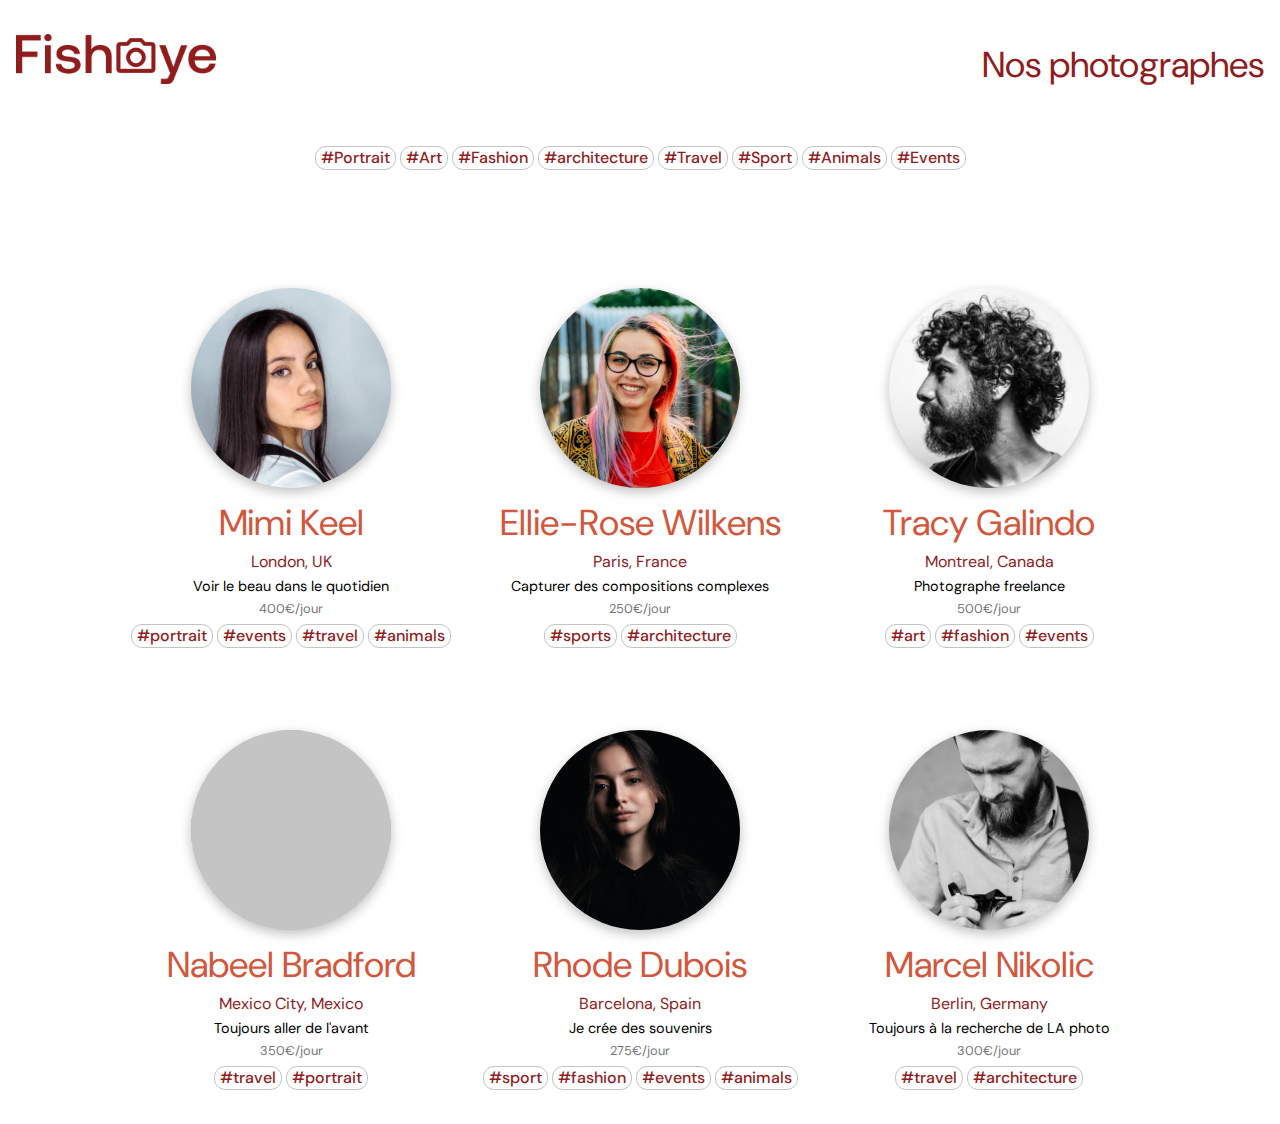
==== index.html @ dff2f3a2 "tags links ok" ====
<!DOCTYPE html>
<html lang="fr">

<head>
    <meta charset="UTF-8">
    <meta http-equiv="X-UA-Compatible" content="IE=edge">
    <meta name="viewport" content="width=device-width, initial-scale=1.0">
    <title>FishEye - Site web de photographes freelances</title>
    <link rel="preconnect" href="https://fonts.googleapis.com">
    <link rel="preconnect" href="https://fonts.gstatic.com" crossorigin>
    <link href="https://fonts.googleapis.com/css2?family=DM+Sans:wght@400;700&display=swap" rel="stylesheet">
    <link rel="stylesheet" href="./css/reset.css">
    <link rel="stylesheet" href="./css/styles.css">
</head>

<body>
    <div class="page-wrapper">
        <header class="header__index">
            <a href="#index_main_content" class="scroll-btn scroll-hidden" aria-controls="index_main_content">Passez au
                contenu</a>
            <div class="banner">
                <a href="./"><img class="logo" src="./assets/icones/logo.png" alt="Fisheye Home page"></a>
                <nav class="main-nav" aria-label="navigation by tags">
                    <ul class="tags">
                        <li><a href="">#Portrait</a></li>
                        <li><a href="">#Art</a></li>
                        <li><a href="">#Fashion</a></li>
                        <li><a href="">#architecture</a></li>
                        <li><a href="">#Travel</a></li>
                        <li><a href="">#Sport</a></li>
                        <li><a href="">#Animals</a></li>
                        <li><a href="">#Events</a></li>
                    </ul>
                </nav>
                <h1 class="index-main-title">Nos photographes</h1>
            </div>
        </header>
        <main id="index_main_content" class="main__index">
            <ul class="photographers__list"></ul>
        </main>
    </div>
    <script type="module" src="./pages/home/index.js"></script>
</body>

</html>
---- css/styles.css ----
/*
* Prefixed by https://autoprefixer.github.io
* PostCSS: v8.3.6,
* Autoprefixer: v10.3.1
* Browsers: last 50 version
*/

body {
    font-family: 'DM Sans', sans-serif;
    font-style: normal;
    font-weight: normal;
    font-size: 36px;
    line-height: 47px;
    text-align: center;
}

a {
    text-decoration: none;
}

.home-page-link {
    display: contents;
}

.page-wrapper {
    max-width: 1280px;
    width: 100%;
    display: -webkit-box;
    display: -webkit-flex;
    display: -ms-flexbox;
    display: flex;
    -webkit-box-orient: horizontal;
    -webkit-box-direction: normal;
    -webkit-flex-direction: row;
        -ms-flex-direction: row;
            flex-direction: row;
    -webkit-box-pack: center;
    -webkit-justify-content: center;
        -ms-flex-pack: center;
            justify-content: center;
    -webkit-flex-wrap: wrap;
        -ms-flex-wrap: wrap;
            flex-wrap: wrap;
    margin-left: auto;
    margin-right: auto;
    position: relative;
}

.main__index {
    position: relative;
    margin-top: 7rem;
}

.header__index {
    display: -webkit-box;
    display: -webkit-flex;
    display: -ms-flexbox;
    display: flex;
    -webkit-box-orient: vertical;
    -webkit-box-direction: normal;
    -webkit-flex-direction: column;
        -ms-flex-direction: column;
            flex-direction: column;
    -webkit-box-align: center;
    -webkit-align-items: center;
        -ms-flex-align: center;
            align-items: center;
    -webkit-flex-wrap: nowrap;
        -ms-flex-wrap: nowrap;
            flex-wrap: nowrap;
    -webkit-box-pack: justify;
    -webkit-justify-content: space-between;
        -ms-flex-pack: justify;
            justify-content: space-between;
    -webkit-align-content: center;
        -ms-flex-line-pack: center;
            align-content: center;
    width: 100%;
    margin: 1rem;
}

.banner {
    display: -webkit-box;
    display: -webkit-flex;
    display: -ms-flexbox;
    display: flex;
    -webkit-flex-wrap: wrap;
        -ms-flex-wrap: wrap;
            flex-wrap: wrap;
    -webkit-box-pack: justify;
    -webkit-justify-content: space-between;
        -ms-flex-pack: justify;
            justify-content: space-between;
    -webkit-box-align: center;
    -webkit-align-items: center;
        -ms-flex-align: center;
            align-items: center;
    width: 100%;
    height: 6rem;
}

.logo {
    color: #901C1C;
    width: 200px;
    margin-right: 1rem;
}

.main-nav {
    display: -webkit-box;
    display: -webkit-flex;
    display: -ms-flexbox;
    display: flex;
    -webkit-box-align: center;
    -webkit-align-items: center;
        -ms-flex-align: center;
            align-items: center;
    margin-left: auto;
    margin-right: auto;
    -webkit-flex-wrap: wrap;
        -ms-flex-wrap: wrap;
            flex-wrap: wrap;
}

h1 {
    color: #901C1C;
    white-space: nowrap;
}

.tags {
    display: -webkit-box;
    display: -webkit-flex;
    display: -ms-flexbox;
    display: flex;
    -webkit-box-pack: center;
    -webkit-justify-content: center;
        -ms-flex-pack: center;
            justify-content: center;
}

.main-nav .tags {
    -webkit-flex-wrap: wrap;
        -ms-flex-wrap: wrap;
            flex-wrap: wrap;
}

.photographers__tags,
.tags a {

    text-align: center;
    border: 0.5px solid #C4C4C4;
    -webkit-box-sizing: border-box;
            box-sizing: border-box;
    -webkit-border-radius: 11px;
            border-radius: 11px;
    color: #911C1C;
    padding: 3px 5px;
    margin: 2px;
    -webkit-transition: 0.1s ease-in-out;
    -o-transition: 0.1s ease-in-out;
    transition: 0.1s ease-in-out;
    display: block;
    font-weight: 500;
    font-size: 1rem;
    line-height: 1rem;
}

.tags a:hover {
    -webkit-transform: scale(1.03);
        -ms-transform: scale(1.03);
            transform: scale(1.03);
}

.tags .selectedTag {
    border: 0.5px solid #C4C4C4;
    background-color: #911C1C;
    color: #fff;
}

.photographers__list {
    display: -webkit-box;
    display: -webkit-flex;
    display: -ms-flexbox;
    display: flex;
    -webkit-box-orient: horizontal;
    -webkit-box-direction: normal;
    -webkit-flex-direction: row;
        -ms-flex-direction: row;
            flex-direction: row;
    -webkit-flex-wrap: wrap;
        -ms-flex-wrap: wrap;
            flex-wrap: wrap;
    -webkit-box-pack: justify;
    -webkit-justify-content: space-between;
        -ms-flex-pack: justify;
            justify-content: space-between;
    -webkit-box-align: end;
    -webkit-align-items: flex-end;
        -ms-flex-align: end;
            align-items: flex-end;
    margin-left: auto;
    margin-right: auto;
    max-width: 1080px;
}

.photographers__cards {
    list-style: none;
    margin-top: 1rem;
    width: 300px;
    padding: 2rem 0.5rem;
}

.photographers__portrait {
    background: #C4C4C4;
    -webkit-box-shadow: 0px 4px 12px rgb(0 0 0 / 25%);
            box-shadow: 0px 4px 12px rgb(0 0 0 / 25%);
    -o-object-fit: cover;
       object-fit: cover;
    -webkit-border-radius: 50%;
            border-radius: 50%;
    height: 200px;
    width: 200px;
}

.photographers__name {
    color: #D3573C;
    font-weight: 400;
    white-space: nowrap;
}

h2.photographers__name {
    font-size: 36px;
    line-height: 47px;
}

/* paragraphs photographers__cards */
.links__portfolio {
    display: block;
    -webkit-transition: 0.3s ease-in-out;
    -o-transition: 0.3s ease-in-out;
    transition: 0.3s ease-in-out;
}

.links__portfolio:hover {
    -webkit-transform: scale(1.06);
        -ms-transform: scale(1.06);
            transform: scale(1.06);
}

.photographers__infos p {
    padding: 3px;
    margin: 0.25rem;
}

.localisation {
    font-size: 1rem;
    line-height: 17px;
    text-align: center;
    color: #901C1C;
}

.photographers__infos--portfolio p {
    margin-top: 0.5rem;
}

.mojo {
    font-size: 0.9rem;
    line-height: 13px;
    text-align: center;
    color: #000000;
}

.cost {
    font-size: 0.8rem;
    line-height: 12px;
    text-align: center;
    color: #757575;
}

/* /*
/*  +-+-+-+-+-+-+-+-+-+
/*  |P|O|R|T|F|O|L|I|O|
/*  +-+-+-+-+-+-+-+-+-+
/* */
.photographer-page-wrapper {
    display: -webkit-box;
    display: -webkit-flex;
    display: -ms-flexbox;
    display: flex;
    -webkit-box-orient: vertical;
    -webkit-box-direction: normal;
    -webkit-flex-direction: column;
        -ms-flex-direction: column;
            flex-direction: column;
    margin-left: auto;
    margin-right: auto;
    width: 98vw;
    max-width: 1280px;
    position: relative;
}

.header__portfolio {
    display: -webkit-box;
    display: -webkit-flex;
    display: -ms-flexbox;
    display: flex;
    -webkit-box-orient: vertical;
    -webkit-box-direction: normal;
    -webkit-flex-direction: column;
        -ms-flex-direction: column;
            flex-direction: column;
    text-align: left;
    margin: 3rem 1rem;
}

.header__portfolio--wrapper {
    display: -webkit-box;
    display: -webkit-flex;
    display: -ms-flexbox;
    display: flex;
    -webkit-box-orient: vertical;
    -webkit-box-direction: normal;
    -webkit-flex-direction: column;
        -ms-flex-direction: column;
            flex-direction: column;
    -webkit-box-pack: justify;
    -webkit-justify-content: space-between;
        -ms-flex-pack: justify;
            justify-content: space-between;
    -webkit-align-content: flex-start;
        -ms-flex-line-pack: start;
            align-content: flex-start;
    -webkit-box-align: start;
    -webkit-align-items: flex-start;
        -ms-flex-align: start;
            align-items: flex-start;
    width: 97%;
    margin: 1rem auto;
    padding: 2rem 1rem;
    background: #fafafa;
    -webkit-border-radius: 5px;
            border-radius: 5px;
}

.photographers__infos--portfolio .mojo {
    font-size: 18px;
    line-height: 23px;
    text-align: center;
    color: #525252;
}

/* Main section portfolio*/
.photographers__main-page {
    width: 100%;
    display: -webkit-box;
    display: -webkit-flex;
    display: -ms-flexbox;
    display: flex;
    margin-left: auto;
    margin-right: auto;
    margin-bottom: 5rem;
    position: relative;
}

h1.photographers__name {
    font-size: 64px;
    line-height: 83px;
}

.photographers-infos__wrapper {
    display: -webkit-box;
    display: -webkit-flex;
    display: -ms-flexbox;
    display: flex;
    -webkit-box-align: start;
    -webkit-align-items: flex-start;
        -ms-flex-align: start;
            align-items: flex-start;
    -webkit-box-pack: justify;
    -webkit-justify-content: space-between;
        -ms-flex-pack: justify;
            justify-content: space-between;
    width: 100%;
}

.photographers__infos--portfolio {
    display: -webkit-box;
    display: -webkit-flex;
    display: -ms-flexbox;
    display: flex;
    -webkit-box-pack: end;
    -webkit-justify-content: flex-end;
        -ms-flex-pack: end;
            justify-content: flex-end;
    -webkit-box-align: start;
    -webkit-align-items: flex-start;
        -ms-flex-align: start;
            align-items: flex-start;
    -webkit-box-orient: vertical;
    -webkit-box-direction: normal;
    -webkit-flex-direction: column;
        -ms-flex-direction: column;
            flex-direction: column;
}

.photographers__infos--portfolio .localisation {
    font-size: 24px;
    line-height: 31px;
    color: #901C1C;
}

.photographer__tags {
    display: -webkit-box;
    display: -webkit-flex;
    display: -ms-flexbox;
    display: flex;
    -webkit-box-pack: start;
    -webkit-justify-content: flex-start;
        -ms-flex-pack: start;
            justify-content: flex-start;
    margin-top: -40px;
}

.likes-count {
    font-weight: 500;
    -webkit-box-align: end;
    -webkit-align-items: flex-end;
        -ms-flex-align: end;
            align-items: flex-end;
}

.btn__ctc {
    height: 69px;
    width: 170px;
    color: #FFFFFF;
    background: #911C1C;
    border: none;
    -webkit-border-radius: 5px;
            border-radius: 5px;
    font-weight: bold;
    font-size: 20px;
    line-height: 26px;
    cursor: pointer;
}

.btn__ctc--fixed {
    display: none;
}

/*
 +-+-+-+-+-+-+-+-+
 |D|R|O|P|D|O|N|W|
 +-+-+-+-+-+-+-+-+
*/
.dropdown-wrapper {
    display: -webkit-box;
    display: -webkit-flex;
    display: -ms-flexbox;
    display: flex;
    -webkit-box-orient: horizontal;
    -webkit-box-direction: normal;
    -webkit-flex-direction: row;
        -ms-flex-direction: row;
            flex-direction: row;
    -webkit-box-align: baseline;
    -webkit-align-items: baseline;
        -ms-flex-align: baseline;
            align-items: baseline;
}

.dropdown-wrapper span {
    font-weight: bold;
    font-size: 18px;
    line-height: 23px;
    color: #000000;
    margin-right: 1rem;
}

.sortBy,
.select,
.select button {
    text-align: left;
    background: #911C1C;
    color: #ffffff;
    padding: 0.5rem;
    font-size: 18px;
    line-height: 23px;
    -webkit-border-radius: 5px;
            border-radius: 5px;
    width: 170px;
    height: auto;
    cursor: pointer;
}

.select button {
    border: none;
    display: -webkit-box;
    display: -webkit-flex;
    display: -ms-flexbox;
    display: flex;
    -webkit-box-pack: justify;
    -webkit-justify-content: space-between;
        -ms-flex-pack: justify;
            justify-content: space-between;
}

.sortBy {
    display: none;
    position: absolute;
    margin-top: -6px;
    z-index: 1000;
}

.sortBy li {
    padding: 1rem;
    text-align: left;
    border-bottom: solid 2px #ffffff;
}

.sortBy li:hover {
    background: #d3573c;
}

.sortBy li:last-child {
    border-bottom: none;
}

.select {
    display: -webkit-box;
    display: -webkit-flex;
    display: -ms-flexbox;
    display: flex;
    -webkit-box-pack: justify;
    -webkit-justify-content: space-between;
        -ms-flex-pack: justify;
            justify-content: space-between;
    position: relative;
    -webkit-box-align: center;
    -webkit-align-items: center;
        -ms-flex-align: center;
            align-items: center;
}

.select__icon {
    padding-left: 0.5rem;

}

.select .select__icon {
    color: #ffffff;
    -webkit-transform: scale(1, -1);
        -ms-transform: scale(1, -1);
            transform: scale(1, -1);
}

.display {
    display: block;
}

/*
 +-+-+-+-+-+-+-+-+-+-+
 |T|H|U|M|B|N|A|I|L|S|
 +-+-+-+-+-+-+-+-+-+-+
*/
.preview__list {
    display: -webkit-box;
    display: -webkit-flex;
    display: -ms-flexbox;
    display: flex;
    -webkit-flex-wrap: wrap;
        -ms-flex-wrap: wrap;
            flex-wrap: wrap;
    -webkit-box-orient: horizontal;
    -webkit-box-direction: normal;
    -webkit-flex-direction: row;
        -ms-flex-direction: row;
            flex-direction: row;
    -webkit-box-align: end;
    -webkit-align-items: flex-end;
        -ms-flex-align: end;
            align-items: flex-end;
    -webkit-box-pack: justify;
    -webkit-justify-content: space-between;
        -ms-flex-pack: justify;
            justify-content: space-between;
    width: 100%;
    margin-left: auto;
    margin-right: auto;
}

.thumbnails {
    padding: 1rem;
}

.thumbnails__medias {
    width: 390px;
    height: 317px;
    -webkit-border-radius: 5px;
            border-radius: 5px;
    -o-object-fit: cover;
       object-fit: cover;
}

.thumbnails__infos {
    display: -webkit-box;
    display: -webkit-flex;
    display: -ms-flexbox;
    display: flex;
    -webkit-box-pack: justify;
    -webkit-justify-content: space-between;
        -ms-flex-pack: justify;
            justify-content: space-between;
    -webkit-box-align: baseline;
    -webkit-align-items: baseline;
        -ms-flex-align: baseline;
            align-items: baseline;
    font-size: 24px;
    line-height: 31px;
    color: #901C1C;
}

.heart {
    margin: 0.2rem;
    color: #911C1C;

}

.heartBtn {
    cursor: pointer;
    background: #ffffff;
    border: none;
    font-size: 24px;
}

.likes-price .heart {
    color: #000000;
    margin-right: auto;
    margin-left: 0.4rem;
}

/*
 +-+-+ +-+-+-+-+-+-+ +-+-+-+-+-+ +-+-+
 |/|*| |h|i|d|d|e|n| |i|t|e|m|s| |*|/|
 +-+-+ +-+-+-+-+-+-+ +-+-+-+-+-+ +-+-+
*/
.sr-only {
    position: absolute;
    left: -10000px;
    top: auto;
    width: 1px;
    height: 1px;
    overflow: hidden;
}

.likes-price {
    display: -webkit-box;
    display: -webkit-flex;
    display: -ms-flexbox;
    display: flex;
    -webkit-box-pack: justify;
    -webkit-justify-content: space-between;
        -ms-flex-pack: justify;
            justify-content: space-between;
    -webkit-box-align: baseline;
    -webkit-align-items: baseline;
        -ms-flex-align: baseline;
            align-items: baseline;
    background: #DB8876;
    -webkit-border-radius: 5px;
            border-radius: 5px;
    width: 19rem;
    padding: 1rem;
    position: fixed;
    right: 45px;
    bottom: 0;
    font-weight: 500;
    font-size: 24px;
    line-height: 31px;
}
.access-btn {
    position: absolute;
    top: -10em;
    width: 100%;
}

a.access-btn:hover,
a.access-btn:focus {
    position: absolute;
    top: 0em;
    border:solid 2px#000000;
}

.scroll-btn, .access-btn {
    z-index: 99; 
    left: -50%;
    right: -50%;
    -webkit-transition: ease-in-out 300ms;
    -o-transition: ease-in-out 300ms;
    transition: ease-in-out 300ms;
    margin-top: 8px;
    margin-left: auto;
    margin-right: auto;
    width: 182px;
    height: 30px;
    background: #DB8876;        
    color: #000000;
    text-align: center;
    font-weight: bold;
    font-size: 18px;
    line-height: 28px;
    border: none;
    -webkit-border-radius: 5px;
            border-radius: 5px;
}

.scroll-btn.scroll-hidden {
    position: absolute;
    top: -10em;
}

.scroll-btn.scroll-visible {
    position: fixed;
    top: 5px;
    cursor: pointer;
}

@media screen and (max-width: 1280px) {
    .main-nav {
        position: absolute;
        top: 9rem;
        -webkit-box-pack: center;
        -webkit-justify-content: center;
            -ms-flex-pack: center;
                justify-content: center;
        left: -50%;
        right: -50%;
        max-width: 70%;
    }

    .photographers__list {
        -webkit-box-pack: space-evenly;
        -webkit-justify-content: space-evenly;
            -ms-flex-pack: space-evenly;
                justify-content: space-evenly;
    }

    .preview__list {
        -webkit-box-pack: space-evenly;
        -webkit-justify-content: space-evenly;
            -ms-flex-pack: space-evenly;
                justify-content: space-evenly;
    }

}

@media screen and (max-width: 1023px) {
    .preview__list {
        margin-bottom: 14rem;
    }

    .thumbnails__medias {
        width: 94vw;
    }

    h1.photographers__name {
        font-size: 36px;
        line-height: 47px;
        white-space: pre-wrap;
    }

    .photographers__portrait--portfolio {
        height: 120px;
        width: 120px;
    }


    .photographer__tags {
        margin-top: -10px;
    }
}

.btn__ctc {
    margin-left: 2rem;
}


@media screen and (max-width: 768px) {
    .header__portfolio--wrapper {
        background: #FFFFFF;
        padding: 0px;
    }

    .photographers__portrait--portfolio {
        height: 100px;
        width: 100px;
    }

    .photographers__infos--portfolio .mojo,
    .photographers__infos--portfolio .localisation {
        font-size: 13px;
        line-height: 17px;
    }

    .photographers__tags {
        font-size: 0.8rem;
    }

    .index-main-title {
        font-size: 25px;
        line-height: 18px;
    }

    .photographers__list {
        -webkit-box-pack: center;
        -webkit-justify-content: center;
            -ms-flex-pack: center;
                justify-content: center;
    }

/*
 +-+-+ +-+-+-+-+-+-+ +-+-+-+-+-+ +-+-+
 |/|*| |h|i|d|d|e|n| |i|t|e|m|s| |*|/|
 +-+-+ +-+-+-+-+-+-+ +-+-+-+-+-+ +-+-+
*/
    .btn__ctc--header {
        display: none;
    }

    .btn__ctc--fixed {
        display: inline-block;
        position: fixed;
        bottom: 35px;
        margin-left: auto;
        margin-right: auto;
        left: -50%;
        right: -50%;
        height: 2.5rem;
        width: 12rem;
    }

    .likes-price {
        right: -50rem;
        overflow: hidden;
    }

    .dropdown-wrapper {
        position: absolute;
        overflow: hidden;
        left: -20rem;
    }

    .photographers__name {
        font-size: 36px;
        line-height: 47px;
    }

}


@media screen and (max-width: 540px) {

    .index-main-title {
        margin-left: auto;
        font-size: 14px;
    }

    .logo {
        width: 150px;
    }

    /*******PORTFOLIO******************/
    .photographers__portrait--portfolio {
        height: 7rem;
        width: 7rem;
    }

    .photographers__infos--portfolio .mojo {
        text-align: left;
    }

    .thumbnails__infos,
    .heartBtn {
        font-size: 1.1rem;
    }

}
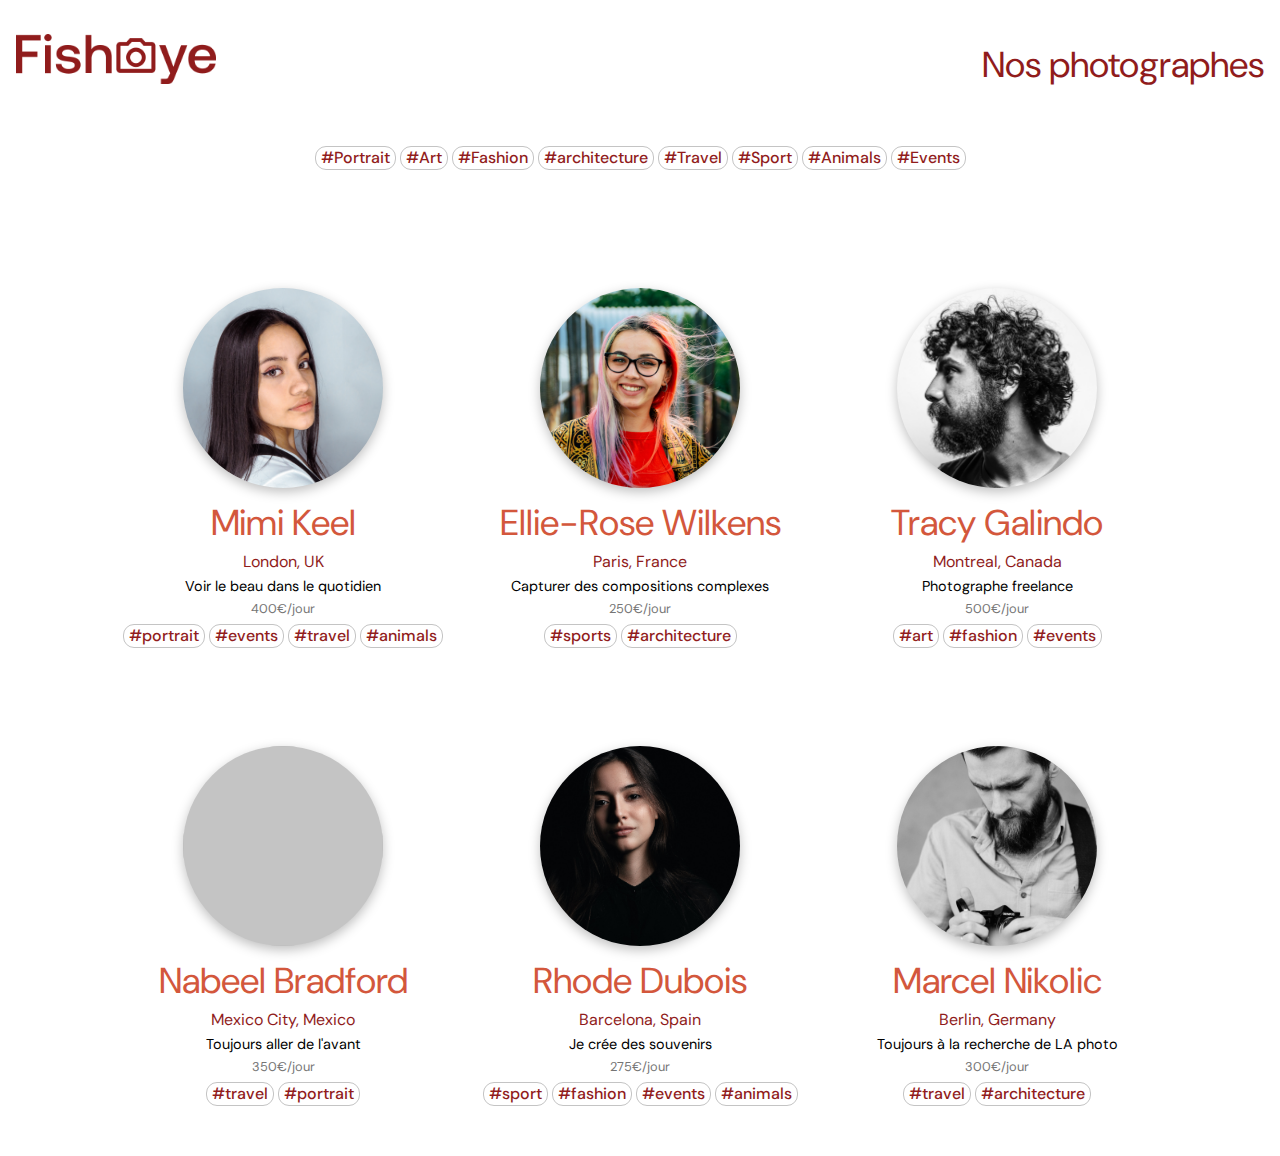
==== commit 94286b38: "paths ok, script at the end without defer" ====
--- a/css/styles.css
+++ b/css/styles.css
@@ -32,15 +32,15 @@
     -webkit-box-orient: horizontal;
     -webkit-box-direction: normal;
     -webkit-flex-direction: row;
-        -ms-flex-direction: row;
-            flex-direction: row;
+    -ms-flex-direction: row;
+    flex-direction: row;
     -webkit-box-pack: center;
     -webkit-justify-content: center;
-        -ms-flex-pack: center;
-            justify-content: center;
+    -ms-flex-pack: center;
+    justify-content: center;
     -webkit-flex-wrap: wrap;
-        -ms-flex-wrap: wrap;
-            flex-wrap: wrap;
+    -ms-flex-wrap: wrap;
+    flex-wrap: wrap;
     margin-left: auto;
     margin-right: auto;
     position: relative;
@@ -59,22 +59,22 @@
     -webkit-box-orient: vertical;
     -webkit-box-direction: normal;
     -webkit-flex-direction: column;
-        -ms-flex-direction: column;
-            flex-direction: column;
+    -ms-flex-direction: column;
+    flex-direction: column;
     -webkit-box-align: center;
     -webkit-align-items: center;
-        -ms-flex-align: center;
-            align-items: center;
+    -ms-flex-align: center;
+    align-items: center;
     -webkit-flex-wrap: nowrap;
-        -ms-flex-wrap: nowrap;
-            flex-wrap: nowrap;
+    -ms-flex-wrap: nowrap;
+    flex-wrap: nowrap;
     -webkit-box-pack: justify;
     -webkit-justify-content: space-between;
-        -ms-flex-pack: justify;
-            justify-content: space-between;
+    -ms-flex-pack: justify;
+    justify-content: space-between;
     -webkit-align-content: center;
-        -ms-flex-line-pack: center;
-            align-content: center;
+    -ms-flex-line-pack: center;
+    align-content: center;
     width: 100%;
     margin: 1rem;
 }
@@ -85,16 +85,16 @@
     display: -ms-flexbox;
     display: flex;
     -webkit-flex-wrap: wrap;
-        -ms-flex-wrap: wrap;
-            flex-wrap: wrap;
+    -ms-flex-wrap: wrap;
+    flex-wrap: wrap;
     -webkit-box-pack: justify;
     -webkit-justify-content: space-between;
-        -ms-flex-pack: justify;
-            justify-content: space-between;
+    -ms-flex-pack: justify;
+    justify-content: space-between;
     -webkit-box-align: center;
     -webkit-align-items: center;
-        -ms-flex-align: center;
-            align-items: center;
+    -ms-flex-align: center;
+    align-items: center;
     width: 100%;
     height: 6rem;
 }
@@ -112,13 +112,13 @@
     display: flex;
     -webkit-box-align: center;
     -webkit-align-items: center;
-        -ms-flex-align: center;
-            align-items: center;
+    -ms-flex-align: center;
+    align-items: center;
     margin-left: auto;
     margin-right: auto;
     -webkit-flex-wrap: wrap;
-        -ms-flex-wrap: wrap;
-            flex-wrap: wrap;
+    -ms-flex-wrap: wrap;
+    flex-wrap: wrap;
 }
 
 h1 {
@@ -133,14 +133,14 @@
     display: flex;
     -webkit-box-pack: center;
     -webkit-justify-content: center;
-        -ms-flex-pack: center;
-            justify-content: center;
+    -ms-flex-pack: center;
+    justify-content: center;
 }
 
 .main-nav .tags {
     -webkit-flex-wrap: wrap;
-        -ms-flex-wrap: wrap;
-            flex-wrap: wrap;
+    -ms-flex-wrap: wrap;
+    flex-wrap: wrap;
 }
 
 .photographers__tags,
@@ -149,9 +149,9 @@
     text-align: center;
     border: 0.5px solid #C4C4C4;
     -webkit-box-sizing: border-box;
-            box-sizing: border-box;
+    box-sizing: border-box;
     -webkit-border-radius: 11px;
-            border-radius: 11px;
+    border-radius: 11px;
     color: #911C1C;
     padding: 3px 5px;
     margin: 2px;
@@ -166,8 +166,8 @@
 
 .tags a:hover {
     -webkit-transform: scale(1.03);
-        -ms-transform: scale(1.03);
-            transform: scale(1.03);
+    -ms-transform: scale(1.03);
+    transform: scale(1.03);
 }
 
 .tags .selectedTag {
@@ -177,34 +177,39 @@
 }
 
 .photographers__list {
-    display: -webkit-box;
-    display: -webkit-flex;
-    display: -ms-flexbox;
+
+    display: -webkit-box;
+
+    display: -webkit-flex;
+
+    display: -ms-flexbox;
+
     display: flex;
     -webkit-box-orient: horizontal;
     -webkit-box-direction: normal;
     -webkit-flex-direction: row;
-        -ms-flex-direction: row;
-            flex-direction: row;
+    -ms-flex-direction: row;
+    flex-direction: row;
     -webkit-flex-wrap: wrap;
-        -ms-flex-wrap: wrap;
-            flex-wrap: wrap;
-    -webkit-box-pack: justify;
-    -webkit-justify-content: space-between;
-        -ms-flex-pack: justify;
-            justify-content: space-between;
+    -ms-flex-wrap: wrap;
+    flex-wrap: wrap;
+    -webkit-box-pack: center;
+    -webkit-justify-content: center;
+    -ms-flex-pack: center;
+    justify-content: center;
     -webkit-box-align: end;
     -webkit-align-items: flex-end;
-        -ms-flex-align: end;
-            align-items: flex-end;
+    -ms-flex-align: end;
+    align-items: flex-end;
     margin-left: auto;
     margin-right: auto;
     max-width: 1080px;
+    min-width: 33vw;
 }
 
 .photographers__cards {
     list-style: none;
-    margin-top: 1rem;
+    margin: 1rem;
     width: 300px;
     padding: 2rem 0.5rem;
 }
@@ -212,11 +217,11 @@
 .photographers__portrait {
     background: #C4C4C4;
     -webkit-box-shadow: 0px 4px 12px rgb(0 0 0 / 25%);
-            box-shadow: 0px 4px 12px rgb(0 0 0 / 25%);
+    box-shadow: 0px 4px 12px rgb(0 0 0 / 25%);
     -o-object-fit: cover;
-       object-fit: cover;
+    object-fit: cover;
     -webkit-border-radius: 50%;
-            border-radius: 50%;
+    border-radius: 50%;
     height: 200px;
     width: 200px;
 }
@@ -242,8 +247,8 @@
 
 .links__portfolio:hover {
     -webkit-transform: scale(1.06);
-        -ms-transform: scale(1.06);
-            transform: scale(1.06);
+    -ms-transform: scale(1.06);
+    transform: scale(1.06);
 }
 
 .photographers__infos p {
@@ -289,8 +294,8 @@
     -webkit-box-orient: vertical;
     -webkit-box-direction: normal;
     -webkit-flex-direction: column;
-        -ms-flex-direction: column;
-            flex-direction: column;
+    -ms-flex-direction: column;
+    flex-direction: column;
     margin-left: auto;
     margin-right: auto;
     width: 98vw;
@@ -306,8 +311,8 @@
     -webkit-box-orient: vertical;
     -webkit-box-direction: normal;
     -webkit-flex-direction: column;
-        -ms-flex-direction: column;
-            flex-direction: column;
+    -ms-flex-direction: column;
+    flex-direction: column;
     text-align: left;
     margin: 3rem 1rem;
 }
@@ -320,25 +325,25 @@
     -webkit-box-orient: vertical;
     -webkit-box-direction: normal;
     -webkit-flex-direction: column;
-        -ms-flex-direction: column;
-            flex-direction: column;
+    -ms-flex-direction: column;
+    flex-direction: column;
     -webkit-box-pack: justify;
     -webkit-justify-content: space-between;
-        -ms-flex-pack: justify;
-            justify-content: space-between;
+    -ms-flex-pack: justify;
+    justify-content: space-between;
     -webkit-align-content: flex-start;
-        -ms-flex-line-pack: start;
-            align-content: flex-start;
+    -ms-flex-line-pack: start;
+    align-content: flex-start;
     -webkit-box-align: start;
     -webkit-align-items: flex-start;
-        -ms-flex-align: start;
-            align-items: flex-start;
+    -ms-flex-align: start;
+    align-items: flex-start;
     width: 97%;
     margin: 1rem auto;
     padding: 2rem 1rem;
     background: #fafafa;
     -webkit-border-radius: 5px;
-            border-radius: 5px;
+    border-radius: 5px;
 }
 
 .photographers__infos--portfolio .mojo {
@@ -373,12 +378,12 @@
     display: flex;
     -webkit-box-align: start;
     -webkit-align-items: flex-start;
-        -ms-flex-align: start;
-            align-items: flex-start;
+    -ms-flex-align: start;
+    align-items: flex-start;
     -webkit-box-pack: justify;
     -webkit-justify-content: space-between;
-        -ms-flex-pack: justify;
-            justify-content: space-between;
+    -ms-flex-pack: justify;
+    justify-content: space-between;
     width: 100%;
 }
 
@@ -389,17 +394,17 @@
     display: flex;
     -webkit-box-pack: end;
     -webkit-justify-content: flex-end;
-        -ms-flex-pack: end;
-            justify-content: flex-end;
+    -ms-flex-pack: end;
+    justify-content: flex-end;
     -webkit-box-align: start;
     -webkit-align-items: flex-start;
-        -ms-flex-align: start;
-            align-items: flex-start;
+    -ms-flex-align: start;
+    align-items: flex-start;
     -webkit-box-orient: vertical;
     -webkit-box-direction: normal;
     -webkit-flex-direction: column;
-        -ms-flex-direction: column;
-            flex-direction: column;
+    -ms-flex-direction: column;
+    flex-direction: column;
 }
 
 .photographers__infos--portfolio .localisation {
@@ -415,8 +420,8 @@
     display: flex;
     -webkit-box-pack: start;
     -webkit-justify-content: flex-start;
-        -ms-flex-pack: start;
-            justify-content: flex-start;
+    -ms-flex-pack: start;
+    justify-content: flex-start;
     margin-top: -40px;
 }
 
@@ -424,8 +429,8 @@
     font-weight: 500;
     -webkit-box-align: end;
     -webkit-align-items: flex-end;
-        -ms-flex-align: end;
-            align-items: flex-end;
+    -ms-flex-align: end;
+    align-items: flex-end;
 }
 
 .btn__ctc {
@@ -435,7 +440,7 @@
     background: #911C1C;
     border: none;
     -webkit-border-radius: 5px;
-            border-radius: 5px;
+    border-radius: 5px;
     font-weight: bold;
     font-size: 20px;
     line-height: 26px;
@@ -459,12 +464,12 @@
     -webkit-box-orient: horizontal;
     -webkit-box-direction: normal;
     -webkit-flex-direction: row;
-        -ms-flex-direction: row;
-            flex-direction: row;
+    -ms-flex-direction: row;
+    flex-direction: row;
     -webkit-box-align: baseline;
     -webkit-align-items: baseline;
-        -ms-flex-align: baseline;
-            align-items: baseline;
+    -ms-flex-align: baseline;
+    align-items: baseline;
 }
 
 .dropdown-wrapper span {
@@ -485,7 +490,7 @@
     font-size: 18px;
     line-height: 23px;
     -webkit-border-radius: 5px;
-            border-radius: 5px;
+    border-radius: 5px;
     width: 170px;
     height: auto;
     cursor: pointer;
@@ -499,8 +504,8 @@
     display: flex;
     -webkit-box-pack: justify;
     -webkit-justify-content: space-between;
-        -ms-flex-pack: justify;
-            justify-content: space-between;
+    -ms-flex-pack: justify;
+    justify-content: space-between;
 }
 
 .sortBy {
@@ -531,13 +536,13 @@
     display: flex;
     -webkit-box-pack: justify;
     -webkit-justify-content: space-between;
-        -ms-flex-pack: justify;
-            justify-content: space-between;
+    -ms-flex-pack: justify;
+    justify-content: space-between;
     position: relative;
     -webkit-box-align: center;
     -webkit-align-items: center;
-        -ms-flex-align: center;
-            align-items: center;
+    -ms-flex-align: center;
+    align-items: center;
 }
 
 .select__icon {
@@ -548,8 +553,8 @@
 .select .select__icon {
     color: #ffffff;
     -webkit-transform: scale(1, -1);
-        -ms-transform: scale(1, -1);
-            transform: scale(1, -1);
+    -ms-transform: scale(1, -1);
+    transform: scale(1, -1);
 }
 
 .display {
@@ -567,21 +572,21 @@
     display: -ms-flexbox;
     display: flex;
     -webkit-flex-wrap: wrap;
-        -ms-flex-wrap: wrap;
-            flex-wrap: wrap;
+    -ms-flex-wrap: wrap;
+    flex-wrap: wrap;
     -webkit-box-orient: horizontal;
     -webkit-box-direction: normal;
     -webkit-flex-direction: row;
-        -ms-flex-direction: row;
-            flex-direction: row;
+    -ms-flex-direction: row;
+    flex-direction: row;
     -webkit-box-align: end;
     -webkit-align-items: flex-end;
-        -ms-flex-align: end;
-            align-items: flex-end;
+    -ms-flex-align: end;
+    align-items: flex-end;
     -webkit-box-pack: justify;
     -webkit-justify-content: space-between;
-        -ms-flex-pack: justify;
-            justify-content: space-between;
+    -ms-flex-pack: justify;
+    justify-content: space-between;
     width: 100%;
     margin-left: auto;
     margin-right: auto;
@@ -595,9 +600,9 @@
     width: 390px;
     height: 317px;
     -webkit-border-radius: 5px;
-            border-radius: 5px;
+    border-radius: 5px;
     -o-object-fit: cover;
-       object-fit: cover;
+    object-fit: cover;
 }
 
 .thumbnails__infos {
@@ -607,12 +612,12 @@
     display: flex;
     -webkit-box-pack: justify;
     -webkit-justify-content: space-between;
-        -ms-flex-pack: justify;
-            justify-content: space-between;
+    -ms-flex-pack: justify;
+    justify-content: space-between;
     -webkit-box-align: baseline;
     -webkit-align-items: baseline;
-        -ms-flex-align: baseline;
-            align-items: baseline;
+    -ms-flex-align: baseline;
+    align-items: baseline;
     font-size: 24px;
     line-height: 31px;
     color: #901C1C;
@@ -658,15 +663,15 @@
     display: flex;
     -webkit-box-pack: justify;
     -webkit-justify-content: space-between;
-        -ms-flex-pack: justify;
-            justify-content: space-between;
+    -ms-flex-pack: justify;
+    justify-content: space-between;
     -webkit-box-align: baseline;
     -webkit-align-items: baseline;
-        -ms-flex-align: baseline;
-            align-items: baseline;
+    -ms-flex-align: baseline;
+    align-items: baseline;
     background: #DB8876;
     -webkit-border-radius: 5px;
-            border-radius: 5px;
+    border-radius: 5px;
     width: 19rem;
     padding: 1rem;
     position: fixed;
@@ -676,6 +681,7 @@
     font-size: 24px;
     line-height: 31px;
 }
+
 .access-btn {
     position: absolute;
     top: -10em;
@@ -686,11 +692,12 @@
 a.access-btn:focus {
     position: absolute;
     top: 0em;
-    border:solid 2px#000000;
-}
-
-.scroll-btn, .access-btn {
-    z-index: 99; 
+    border: solid 2px#000000;
+}
+
+.scroll-btn,
+.access-btn {
+    z-index: 99;
     left: -50%;
     right: -50%;
     -webkit-transition: ease-in-out 300ms;
@@ -701,7 +708,7 @@
     margin-right: auto;
     width: 182px;
     height: 30px;
-    background: #DB8876;        
+    background: #DB8876;
     color: #000000;
     text-align: center;
     font-weight: bold;
@@ -709,7 +716,7 @@
     line-height: 28px;
     border: none;
     -webkit-border-radius: 5px;
-            border-radius: 5px;
+    border-radius: 5px;
 }
 
 .scroll-btn.scroll-hidden {
@@ -729,8 +736,8 @@
         top: 9rem;
         -webkit-box-pack: center;
         -webkit-justify-content: center;
-            -ms-flex-pack: center;
-                justify-content: center;
+        -ms-flex-pack: center;
+        justify-content: center;
         left: -50%;
         right: -50%;
         max-width: 70%;
@@ -739,15 +746,15 @@
     .photographers__list {
         -webkit-box-pack: space-evenly;
         -webkit-justify-content: space-evenly;
-            -ms-flex-pack: space-evenly;
-                justify-content: space-evenly;
+        -ms-flex-pack: space-evenly;
+        justify-content: space-evenly;
     }
 
     .preview__list {
         -webkit-box-pack: space-evenly;
         -webkit-justify-content: space-evenly;
-            -ms-flex-pack: space-evenly;
-                justify-content: space-evenly;
+        -ms-flex-pack: space-evenly;
+        justify-content: space-evenly;
     }
 
 }
@@ -812,11 +819,11 @@
     .photographers__list {
         -webkit-box-pack: center;
         -webkit-justify-content: center;
-            -ms-flex-pack: center;
-                justify-content: center;
-    }
-
-/*
+        -ms-flex-pack: center;
+        justify-content: center;
+    }
+
+    /*
  +-+-+ +-+-+-+-+-+-+ +-+-+-+-+-+ +-+-+
  |/|*| |h|i|d|d|e|n| |i|t|e|m|s| |*|/|
  +-+-+ +-+-+-+-+-+-+ +-+-+-+-+-+ +-+-+
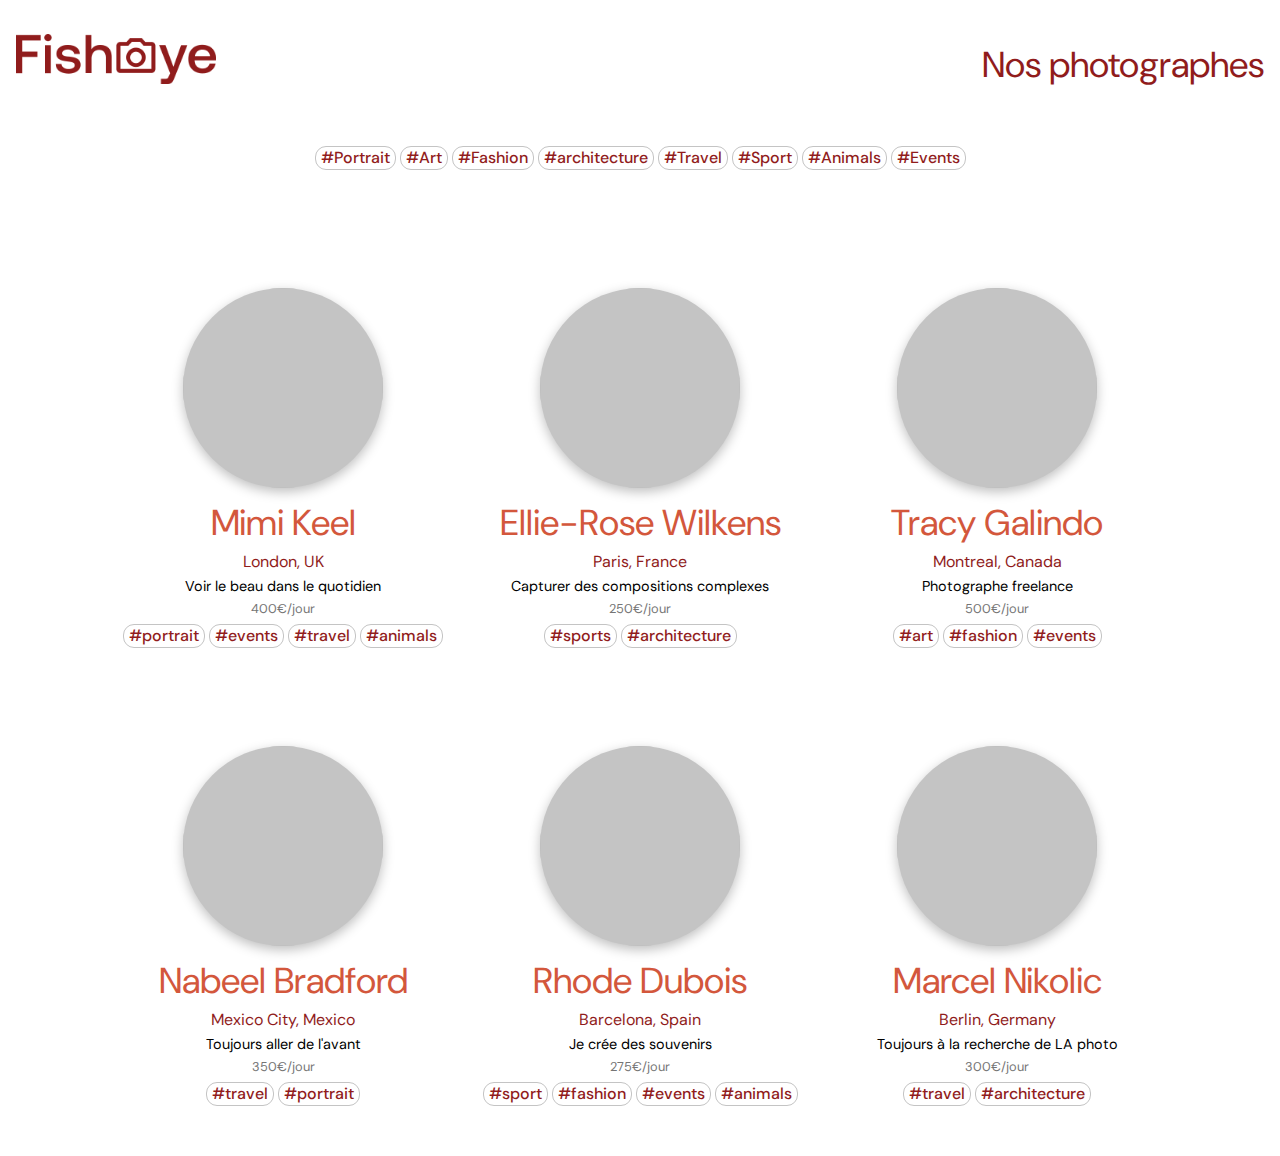
==== commit 32a7316c: "favicon added on both pages" ====
--- a/index.html
+++ b/index.html
@@ -5,6 +5,7 @@
     <meta charset="UTF-8">
     <meta http-equiv="X-UA-Compatible" content="IE=edge">
     <meta name="viewport" content="width=device-width, initial-scale=1.0">
+    <link rel="icon" type='image/x-icon' href="./assets/icones/favicon.ico"/>
     <title>FishEye - Site web de photographes freelances</title>
     <link rel="preconnect" href="https://fonts.googleapis.com">
     <link rel="preconnect" href="https://fonts.gstatic.com" crossorigin>
--- a/css/styles.css
+++ b/css/styles.css
@@ -2,7 +2,7 @@
 * Prefixed by https://autoprefixer.github.io
 * PostCSS: v8.3.6,
 * Autoprefixer: v10.3.1
-* Browsers: last 50 version
+* Browsers: last 20 version
 */
 
 body {
@@ -143,35 +143,24 @@
     flex-wrap: wrap;
 }
 
-.photographers__tags,
 .tags a {
-
     text-align: center;
     border: 0.5px solid #C4C4C4;
-    -webkit-box-sizing: border-box;
     box-sizing: border-box;
-    -webkit-border-radius: 11px;
     border-radius: 11px;
     color: #911C1C;
     padding: 3px 5px;
     margin: 2px;
-    -webkit-transition: 0.1s ease-in-out;
-    -o-transition: 0.1s ease-in-out;
     transition: 0.1s ease-in-out;
     display: block;
     font-weight: 500;
     font-size: 1rem;
     line-height: 1rem;
-}
-
-.tags a:hover {
-    -webkit-transform: scale(1.03);
-    -ms-transform: scale(1.03);
-    transform: scale(1.03);
-}
+    cursor: pointer;
+}
+
 
 .tags .selectedTag {
-    border: 0.5px solid #C4C4C4;
     background-color: #911C1C;
     color: #fff;
 }
